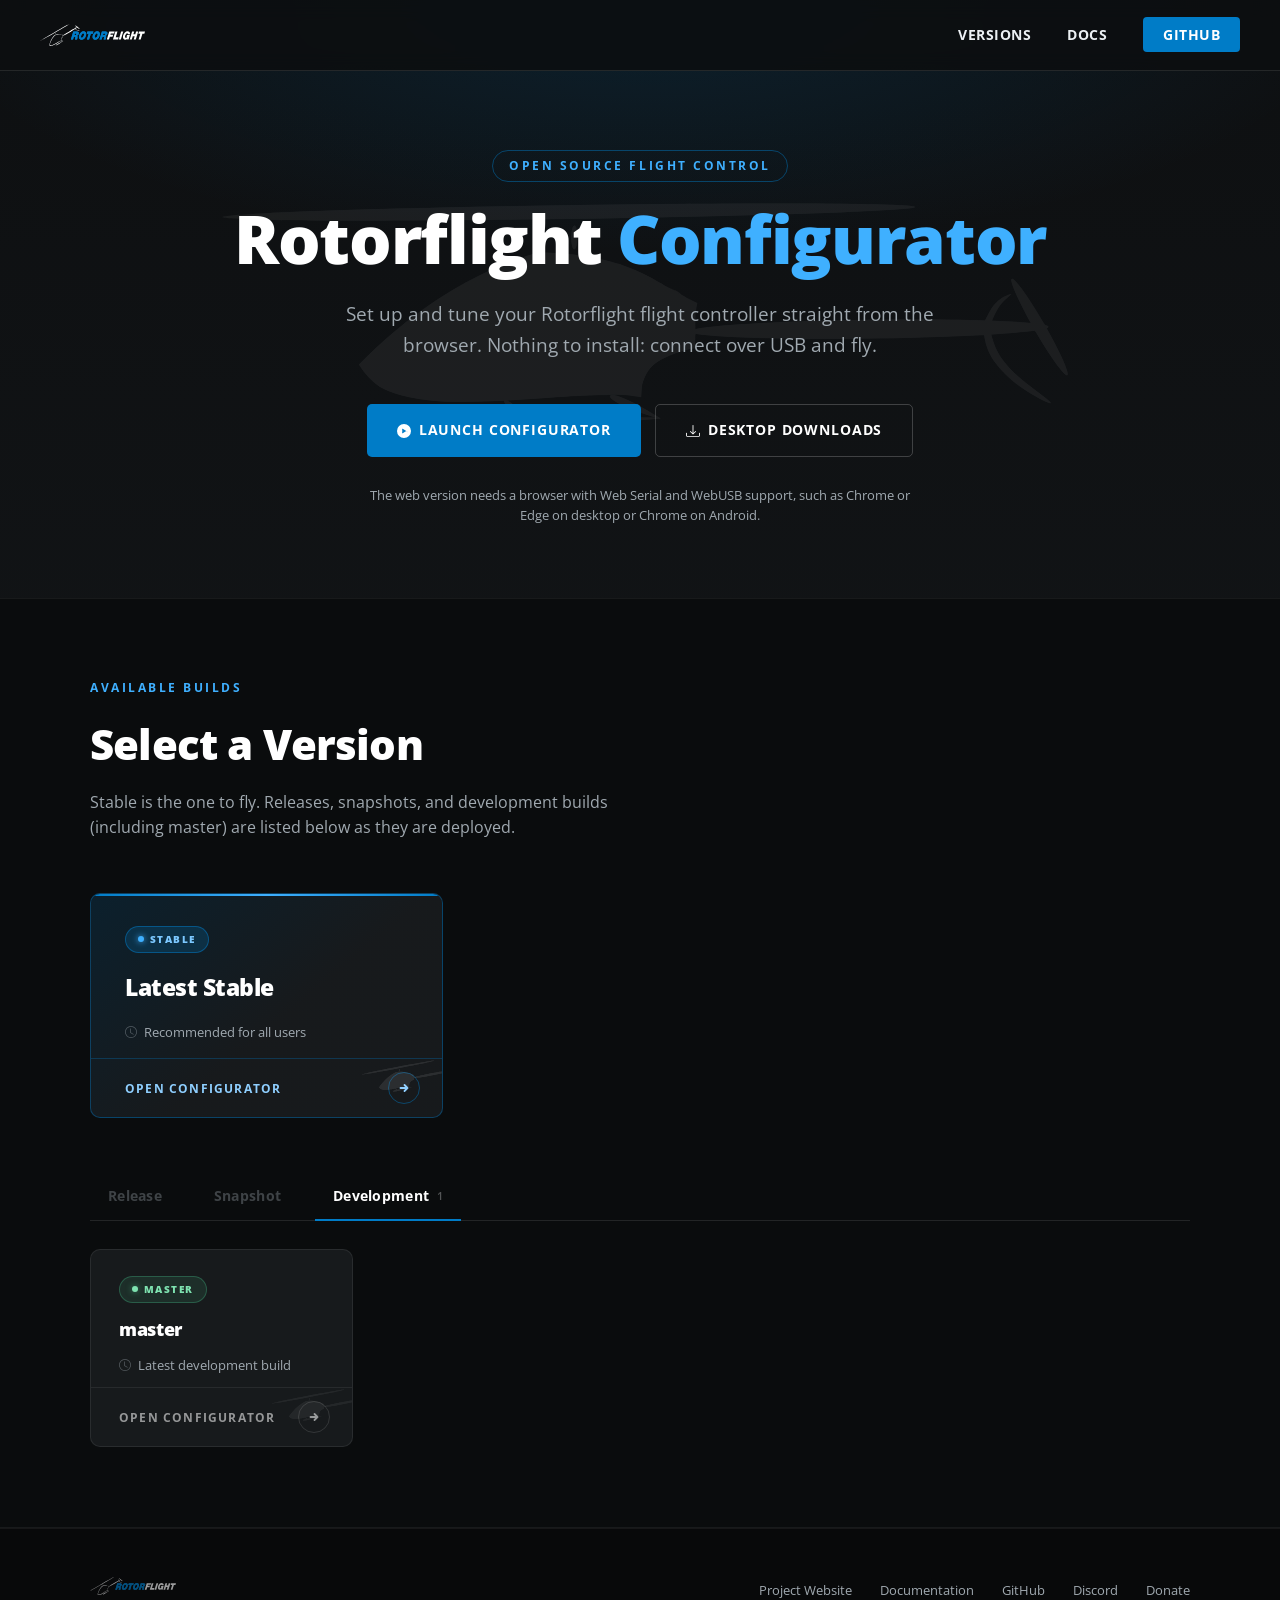
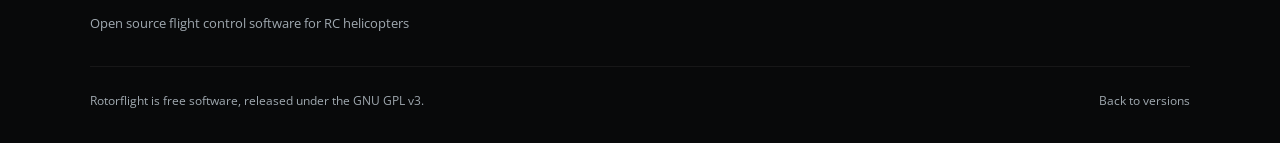
==== .github/pages/index.html @ 96181810 "Add GitHub Pages site and web deploy workflow deploy-web.yml builds the configurator as a web app an" ====
<!DOCTYPE html>
<html lang="en">
<head>
  <meta charset="UTF-8">
  <meta name="viewport" content="width=device-width, initial-scale=1.0">
  <title>Rotorflight Configurator</title>
  <meta name="description" content="Rotorflight Configurator — Open source flight control configuration for RC helicopters, in your browser.">
  <meta name="theme-color" content="#0e1012">
  <link rel="icon" type="image/png" href="logos/rf_icon.png">
  <link rel="preconnect" href="https://fonts.googleapis.com">
  <link rel="preconnect" href="https://fonts.gstatic.com" crossorigin>
  <link rel="stylesheet" href="https://fonts.googleapis.com/css2?family=Open+Sans:wght@400;600;700;800&display=swap">
  <style>
    /* ── Reset & Base ─────────────────────────────────────────── */
    *, *::before, *::after { box-sizing: border-box; margin: 0; padding: 0; }

    /* Same hues as the configurator's own palette (src/css/app.css):
       accent hue 203 (Rotorflight blue, #007cc7), neutrals hue 208. */
    :root {
      --blue:        #007cc7;
      --blue-dark:   #005f99;
      --blue-light:  #3fb0ff;
      --blue-rgb:    0, 124, 199;
      --bg:          hsl(208, 12%, 6%);
      --bg-deep:     hsl(208, 12%, 4.5%);
      --bg-footer:   hsl(208, 12%, 3.5%);
      --bg-card:     hsl(208, 10%, 10%);
      --text:        #ffffff;
      --text-muted:  hsl(208, 9%, 66%);
      --font: 'Open Sans', -apple-system, BlinkMacSystemFont, 'Segoe UI', Roboto, Oxygen, Ubuntu, Cantarell, sans-serif;
    }

    html { scroll-behavior: smooth; }

    body {
      font-family: var(--font);
      background: var(--bg);
      color: var(--text);
      line-height: 1.6;
      min-height: 100vh;
    }

    a { color: inherit; text-decoration: none; }

    /* ── Navigation ───────────────────────────────────────────── */
    nav {
      position: fixed;
      top: 0;
      left: 0;
      right: 0;
      z-index: 100;
      display: flex;
      align-items: center;
      justify-content: space-between;
      padding: 15px 40px;
      height: 71px;
      background: hsla(208, 12%, 6%, 0.92);
      backdrop-filter: blur(10px);
      border-bottom: 1px solid rgba(255, 255, 255, 0.1);
    }

    .nav-logo { display: flex; align-items: center; }

    .nav-logo img {
      height: 22px;
      width: auto;
    }

    .nav-links {
      display: flex;
      align-items: center;
      gap: 36px;
      list-style: none;
    }

    .nav-links a {
      font-size: 0.85rem;
      font-weight: 700;
      letter-spacing: 0.5px;
      text-transform: uppercase;
      color: rgb(236, 240, 244);
      transition: color 0.2s;
    }

    .nav-links a:hover { color: var(--blue-light); }

    .nav-cta {
      background: var(--blue);
      color: #fff !important;
      padding: 8px 20px;
      border-radius: 4px;
      transition: background 0.2s !important;
    }

    .nav-cta:hover { background: var(--blue-dark) !important; }

    /* ── Hero ─────────────────────────────────────────────────── */
    .hero {
      position: relative;
      display: flex;
      flex-direction: column;
      align-items: center;
      justify-content: center;
      text-align: center;
      padding: 150px 24px 72px;
      overflow: hidden;
    }

    .hero-bg {
      position: absolute;
      inset: 0;
      background:
        radial-gradient(ellipse 80% 60% at 50% 0%, rgba(var(--blue-rgb), 0.16) 0%, transparent 70%),
        linear-gradient(180deg, var(--bg) 0%, hsl(208, 12%, 7.5%) 100%);
      z-index: 0;
    }

    .hero-heli-bg {
      position: absolute;
      inset: 0;
      display: flex;
      align-items: center;
      justify-content: center;
      /* Sit behind the headline rather than the middle of the whole hero
         (the nav-clearing top padding pushes the text below centre). */
      padding-top: 70px;
      opacity: 0.05;
      pointer-events: none;
      z-index: 0;
    }
    /* The heli only fills part of its SVG canvas, so it needs a large box. */
    .hero-heli-bg img {
      width: 80%;
      max-width: 900px;
      filter: brightness(0) invert(1);
    }

    /* Background layers are excluded here: a bare `.hero > *` has the same
       specificity as `.hero-bg`, so it would win and pull them into the flow. */
    .hero > :not(.hero-bg):not(.hero-heli-bg) { position: relative; z-index: 1; }

    .hero-eyebrow {
      font-size: 0.72rem;
      font-weight: 700;
      letter-spacing: 0.22em;
      text-transform: uppercase;
      color: var(--blue-light);
      margin-bottom: 20px;
      padding: 6px 16px;
      border: 1px solid rgba(var(--blue-rgb), 0.45);
      border-radius: 100px;
      display: inline-block;
    }

    .hero h1 {
      font-size: clamp(2.4rem, 6vw, 4.2rem);
      font-weight: 800;
      letter-spacing: -0.02em;
      line-height: 1.08;
      margin-bottom: 24px;
    }

    .hero h1 em {
      font-style: normal;
      color: var(--blue-light);
    }

    .hero-sub {
      font-size: clamp(1rem, 2.5vw, 1.2rem);
      color: var(--text-muted);
      max-width: 600px;
      margin-bottom: 44px;
    }

    .hero-actions {
      display: flex;
      gap: 14px;
      flex-wrap: wrap;
      justify-content: center;
    }

    .hero-note {
      margin-top: 28px;
      font-size: 0.8rem;
      color: var(--text-muted);
      max-width: 560px;
    }

    .btn {
      display: inline-flex;
      align-items: center;
      gap: 8px;
      padding: 14px 30px;
      border-radius: 5px;
      font-family: inherit;
      font-size: 0.88rem;
      font-weight: 700;
      letter-spacing: 0.06em;
      text-transform: uppercase;
      cursor: pointer;
      transition: transform 0.2s, opacity 0.2s, background 0.2s;
      border: none;
    }

    .btn:hover { transform: translateY(-2px); }

    .btn-primary {
      background: var(--blue);
      color: #fff;
    }

    .btn-primary:hover { background: var(--blue-dark); }

    .btn-ghost {
      background: transparent;
      color: var(--text);
      border: 1px solid rgba(255,255,255,0.2);
    }

    .btn-ghost:hover { border-color: rgba(255,255,255,0.5); background: rgba(255,255,255,0.04); }

    /* ── Section Layout ───────────────────────────────────────── */
    section { padding: 80px 24px; }

    .container {
      max-width: 1100px;
      margin: 0 auto;
    }

    .section-label {
      font-size: 0.72rem;
      font-weight: 700;
      letter-spacing: 0.22em;
      text-transform: uppercase;
      color: var(--blue-light);
      margin-bottom: 14px;
    }

    .section-title {
      font-size: clamp(1.6rem, 4vw, 2.6rem);
      font-weight: 800;
      letter-spacing: -0.02em;
      margin-bottom: 12px;
    }

    .section-sub {
      color: var(--text-muted);
      max-width: 560px;
      margin-bottom: 52px;
    }

    /* ── Version Cards ────────────────────────────────────────── */
    #versions {
      background: var(--bg-deep);
      border-top: 1px solid rgba(255,255,255,0.06);
      border-bottom: 1px solid rgba(255,255,255,0.06);
    }

    /* Pinned top row: Stable only */
    .pinned-row {
      display: grid;
      grid-template-columns: repeat(auto-fill, minmax(340px, 1fr));
      gap: 20px;
      margin-bottom: 56px;
    }

    .versions-grid {
      display: grid;
      grid-template-columns: repeat(auto-fill, minmax(260px, 1fr));
      gap: 16px;
    }

    .versions-empty {
      grid-column: 1 / -1;
      padding: 32px;
      text-align: center;
      color: var(--text-muted);
      font-size: 0.88rem;
      border: 1px dashed rgba(255,255,255,0.1);
      border-radius: 10px;
    }

    /* Card base */
    .version-card {
      background: var(--bg-card);
      border: 1px solid rgba(255,255,255,0.08);
      border-radius: 10px;
      padding: 26px 28px;
      display: flex;
      flex-direction: column;
      gap: 12px;
      transition: border-color 0.25s, transform 0.25s, box-shadow 0.25s;
      position: relative;
      overflow: hidden;
    }

    .version-card:hover {
      border-color: rgba(var(--blue-rgb), 0.55);
      transform: translateY(-3px);
      box-shadow: 0 16px 48px rgba(0,0,0,0.45);
    }

    /* Pinned card variant — larger */
    .pinned-row .version-card {
      padding: 32px 34px;
      gap: 16px;
    }

    .version-card.featured {
      border-color: rgba(var(--blue-rgb), 0.4);
      background: linear-gradient(140deg, hsl(203, 60%, 11%) 0%, var(--bg-card) 55%);
    }

    .version-card.featured::before {
      content: '';
      position: absolute;
      top: 0; left: 0; right: 0;
      height: 2px;
      background: linear-gradient(90deg, var(--blue), var(--blue-light), var(--blue));
    }

    /* Badges */
    .version-badge {
      display: inline-flex;
      align-items: center;
      gap: 6px;
      font-size: 0.65rem;
      font-weight: 800;
      letter-spacing: 0.14em;
      text-transform: uppercase;
      padding: 4px 12px;
      border-radius: 100px;
      align-self: flex-start;
    }

    .badge-stable {
      background: rgba(var(--blue-rgb), 0.2);
      color: #7cc8ff;
      border: 1px solid rgba(var(--blue-rgb), 0.5);
    }
    .badge-stable::before {
      content: '';
      width: 6px; height: 6px;
      border-radius: 50%;
      background: var(--blue-light);
      box-shadow: 0 0 6px var(--blue-light);
      animation: pulse 2s infinite;
    }

    /* Master is the dev tip: green so it can't be mistaken for Stable. */
    .badge-master {
      background: rgba(72, 199, 142, 0.12);
      color: #7ee2b0;
      border: 1px solid rgba(72, 199, 142, 0.3);
    }
    .badge-master::before {
      content: '';
      width: 6px; height: 6px;
      border-radius: 50%;
      background: #7ee2b0;
      box-shadow: 0 0 6px rgba(72, 199, 142, 0.6);
      animation: pulse 2.5s infinite;
    }

    .badge-release {
      background: rgba(255,255,255,0.06);
      color: #ccd3da;
      border: 1px solid rgba(255,255,255,0.14);
    }

    .badge-snapshot {
      background: rgba(255, 170, 0, 0.12);
      color: #ffb84d;
      border: 1px solid rgba(255, 170, 0, 0.3);
    }

    .badge-branch, .badge-pr {
      background: rgba(160, 119, 255, 0.1);
      color: #c4aaff;
      border: 1px solid rgba(160, 119, 255, 0.28);
    }

    /* ── Version tabs ─────────────────────────────────────────── */
    .version-tabs {
      display: flex;
      gap: 8px;
      margin-bottom: 28px;
      border-bottom: 1px solid rgba(255,255,255,0.1);
      flex-wrap: wrap;
    }

    .version-tab {
      appearance: none;
      background: none;
      border: none;
      color: var(--text-muted);
      font: inherit;
      font-weight: 700;
      font-size: 0.85rem;
      letter-spacing: 0.02em;
      padding: 10px 18px 12px;
      cursor: pointer;
      display: flex;
      align-items: center;
      gap: 8px;
      border-bottom: 2px solid transparent;
      transform: translateY(1px);
      transition: color 0.15s, border-color 0.15s;
    }

    .version-tab:hover { color: var(--text); }

    .version-tab.active {
      color: var(--text);
      border-bottom-color: var(--blue);
    }

    .category-count {
      font-size: 0.7rem;
      font-weight: 600;
      color: rgba(255,255,255,0.3);
    }

    .version-tab:disabled {
      opacity: 0.35;
      cursor: default;
    }

    .version-tab:disabled:hover { color: var(--text-muted); }

    .tab-panel { display: none; }
    .tab-panel.active { display: block; }

    @keyframes pulse {
      0%, 100% { opacity: 1; }
      50% { opacity: 0.35; }
    }

    .version-name {
      font-size: 1.45rem;
      font-weight: 800;
      letter-spacing: -0.02em;
      word-break: break-all;
    }
    .versions-grid .version-name { font-size: 1.1rem; }

    .version-meta {
      font-size: 0.8rem;
      color: var(--text-muted);
      display: flex;
      flex-direction: column;
      gap: 5px;
    }
    .version-meta span {
      display: flex;
      align-items: center;
      gap: 7px;
    }

    /* ── Card launch bar ──────────────────────────────────────── */
    .card-launch {
      display: flex;
      align-items: center;
      justify-content: space-between;
      /* bleed to card edges */
      margin: auto -28px -26px;
      padding: 13px 22px 13px 28px;
      border-top: 1px solid rgba(255,255,255,0.07);
      color: rgba(255,255,255,0.55);
      font-size: 0.75rem;
      font-weight: 700;
      letter-spacing: 0.1em;
      text-transform: uppercase;
      border-radius: 0 0 10px 10px;
      transition: background 0.22s, color 0.22s, border-color 0.22s;
      flex-shrink: 0;
    }
    .pinned-row .card-launch { margin: auto -34px -32px; padding-left: 34px; }
    .card-launch:hover {
      background: rgba(255,255,255,0.05);
      color: rgba(255,255,255,0.92);
    }
    .card-launch-icon {
      width: 32px;
      height: 32px;
      border-radius: 50%;
      border: 1px solid rgba(255,255,255,0.12);
      display: flex;
      align-items: center;
      justify-content: center;
      flex-shrink: 0;
      transition: border-color 0.22s, background 0.22s, transform 0.22s;
    }
    .card-launch:hover .card-launch-icon {
      border-color: rgba(255,255,255,0.35);
      transform: translateX(3px);
    }
    /* Featured variant */
    .version-card.featured .card-launch {
      border-top-color: rgba(var(--blue-rgb), 0.3);
      color: #8fcfff;
    }
    .version-card.featured .card-launch:hover {
      background: rgba(var(--blue-rgb), 0.14);
      color: #fff;
    }
    .version-card.featured .card-launch .card-launch-icon {
      border-color: rgba(var(--blue-rgb), 0.45);
    }
    .version-card.featured .card-launch:hover .card-launch-icon {
      background: rgba(var(--blue-rgb), 0.25);
      border-color: rgba(var(--blue-rgb), 0.7);
    }

    /* Card icon decoration */
    .version-card-icon {
      position: absolute;
      bottom: -10px;
      right: -14px;
      width: 96px;
      height: 96px;
      opacity: 0.06;
      pointer-events: none;
      filter: brightness(0) invert(1);
      transform: rotate(-10deg);
      transition: opacity 0.3s, transform 0.3s;
    }
    .version-card:hover .version-card-icon {
      opacity: 0.1;
      transform: rotate(-8deg) scale(1.05);
    }
    .version-card.featured .version-card-icon { opacity: 0.09; }
    .version-card.featured:hover .version-card-icon { opacity: 0.14; }

    /* ── Footer ───────────────────────────────────────────────── */
    footer {
      background: var(--bg-footer);
      border-top: 1px solid rgba(255,255,255,0.06);
      padding: 48px 24px 32px;
    }

    .footer-inner {
      max-width: 1100px;
      margin: 0 auto;
      display: flex;
      flex-direction: column;
      gap: 32px;
    }

    .footer-top {
      display: flex;
      justify-content: space-between;
      align-items: flex-start;
      flex-wrap: wrap;
      gap: 24px;
    }

    .footer-logo img {
      height: 18px;
      width: auto;
      opacity: 0.6;
      transition: opacity 0.2s;
    }
    .footer-logo:hover img { opacity: 0.95; }

    .footer-tagline {
      font-size: 0.82rem;
      color: var(--text-muted);
      margin-top: 10px;
    }

    .footer-links {
      display: flex;
      gap: 28px;
      list-style: none;
      flex-wrap: wrap;
    }

    .footer-links a {
      font-size: 0.82rem;
      color: var(--text-muted);
      transition: color 0.2s;
    }

    .footer-links a:hover { color: var(--text); }

    .footer-bottom {
      padding-top: 24px;
      border-top: 1px solid rgba(255,255,255,0.06);
      display: flex;
      justify-content: space-between;
      align-items: center;
      flex-wrap: wrap;
      gap: 12px;
      font-size: 0.78rem;
      color: var(--text-muted);
    }

    /* ── Responsive ───────────────────────────────────────────── */
    @media (max-width: 768px) {
      nav { padding: 15px 16px; }
      .nav-links { gap: 16px; }
      .nav-links li:not(:last-child) { display: none; }
      .hero { padding: 110px 16px 60px; }
      .hero-heli-bg { padding-top: 60px; }
      .hero-heli-bg img { width: 130%; max-width: none; }
      section { padding: 60px 16px; }
      .pinned-row, .versions-grid { grid-template-columns: 1fr; }
      .footer-top { flex-direction: column; }
    }

    @media (prefers-reduced-motion: reduce) {
      html { scroll-behavior: auto; }
      *, *::before, *::after { animation: none !important; transition: none !important; }
    }
  </style>
</head>
<body>

  <!-- ── Navigation ──────────────────────────────────────────── -->
  <nav>
    <a href="#" class="nav-logo">
      <img src="logos/rf_logo.svg" alt="Rotorflight">
    </a>
    <ul class="nav-links">
      <li><a href="#versions">Versions</a></li>
      <li><a href="https://www.rotorflight.org/docs" target="_blank" rel="noopener">Docs</a></li>
      <li><a href="https://github.com/rotorflight/rotorflight-configurator" target="_blank" rel="noopener" class="nav-cta">GitHub</a></li>
    </ul>
  </nav>

  <!-- ── Hero ────────────────────────────────────────────────── -->
  <header class="hero">
    <div class="hero-bg"></div>

    <div class="hero-heli-bg">
      <img src="logos/rf_heli.svg" alt="">
    </div>

    <span class="hero-eyebrow">Open Source Flight Control</span>
    <h1>Rotorflight <em>Configurator</em></h1>
    <p class="hero-sub">Set up and tune your Rotorflight flight controller straight from the browser. Nothing to install: connect over USB and fly.</p>
    <div class="hero-actions">
      <a href="#versions" class="btn btn-primary">
        <svg width="14" height="14" viewBox="0 0 16 16" fill="currentColor" aria-hidden="true"><path d="M8 0a8 8 0 1 0 0 16A8 8 0 0 0 8 0zm3.5 7.5-5 3a.5.5 0 0 1-.5-.866V6.366a.5.5 0 0 1 .5-.866l5 3a.5.5 0 0 1 0 .866z"/></svg>
        Launch Configurator
      </a>
      <a href="https://github.com/rotorflight/rotorflight-configurator/releases" target="_blank" rel="noopener" class="btn btn-ghost">
        <svg width="14" height="14" viewBox="0 0 16 16" fill="currentColor" aria-hidden="true"><path d="M.5 9.9a.5.5 0 0 1 .5.5v2.5a1 1 0 0 0 1 1h12a1 1 0 0 0 1-1v-2.5a.5.5 0 0 1 1 0v2.5a2 2 0 0 1-2 2H2a2 2 0 0 1-2-2v-2.5a.5.5 0 0 1 .5-.5z"/><path d="M7.646 11.854a.5.5 0 0 0 .708 0l3-3a.5.5 0 0 0-.708-.708L8.5 10.293V1.5a.5.5 0 0 0-1 0v8.793L5.354 8.146a.5.5 0 1 0-.708.708l3 3z"/></svg>
        Desktop Downloads
      </a>
    </div>
    <p class="hero-note">The web version needs a browser with Web Serial and WebUSB support, such as Chrome or Edge on desktop or Chrome on Android.</p>
  </header>

  <!-- ── Versions ─────────────────────────────────────────────── -->
  <section id="versions">
    <div class="container">
      <div class="section-label">Available Builds</div>
      <h2 class="section-title">Select a Version</h2>
      <p class="section-sub">Stable is the one to fly. Releases, snapshots, and development builds (including master) are listed below as they are deployed.</p>

      <!-- Pinned: Stable -->
      <div class="pinned-row" id="pinned-row"></div>

      <div class="version-tabs" id="version-tabs" role="tablist">
        <button class="version-tab" id="tab-release" data-panel="panel-release" role="tab">
          Release <span class="category-count" id="release-count"></span>
        </button>
        <button class="version-tab" id="tab-snapshot" data-panel="panel-snapshot" role="tab">
          Snapshot <span class="category-count" id="snapshot-count"></span>
        </button>
        <button class="version-tab" id="tab-development" data-panel="panel-development" role="tab">
          Development <span class="category-count" id="development-count"></span>
        </button>
      </div>

      <div class="tab-panel" id="panel-release" role="tabpanel">
        <div class="versions-grid" id="release-grid"></div>
      </div>
      <div class="tab-panel" id="panel-snapshot" role="tabpanel">
        <div class="versions-grid" id="snapshot-grid"></div>
      </div>
      <div class="tab-panel" id="panel-development" role="tabpanel">
        <div class="versions-grid" id="development-grid"></div>
      </div>

    </div>
  </section>

  <!-- ── Footer ───────────────────────────────────────────────── -->
  <footer>
    <div class="footer-inner">
      <div class="footer-top">
        <div>
          <a href="https://www.rotorflight.org/" target="_blank" rel="noopener" class="footer-logo">
            <img src="logos/rf_logo.svg" alt="Rotorflight">
          </a>
          <p class="footer-tagline">Open source flight control software for RC helicopters</p>
        </div>
        <ul class="footer-links">
          <li><a href="https://www.rotorflight.org/" target="_blank" rel="noopener">Project Website</a></li>
          <li><a href="https://www.rotorflight.org/docs" target="_blank" rel="noopener">Documentation</a></li>
          <li><a href="https://github.com/rotorflight" target="_blank" rel="noopener">GitHub</a></li>
          <li><a href="https://discord.gg/FyfMF4RwSA" target="_blank" rel="noopener">Discord</a></li>
          <li><a href="https://www.rotorflight.org/donate" target="_blank" rel="noopener">Donate</a></li>
        </ul>
      </div>
      <div class="footer-bottom">
        <span>Rotorflight is free software, released under the GNU GPL v3.</span>
        <a href="#versions">Back to versions</a>
      </div>
    </div>
  </footer>

  <script>
    // ── versions.json schema (written by .github/scripts/generate_versions.py) ──
    // {
    //   "entries": [
    //     { "type": "stable",   "name": "Latest Stable", "path": "./latest/",         "notes": "Recommended for all users" },
    //     { "type": "master",   "name": "master",        "path": "./master/",         "notes": "Latest development build" },
    //     { "type": "release",  "name": "2.3.0",         "path": "./release/2.3.0/" },
    //     { "type": "snapshot", "name": "2.3.0-20260901", "path": "./snapshot/2.3.0-20260901/" },
    //     { "type": "branch",   "name": "feature-xyz",   "path": "./feature-xyz/" },
    //     { "type": "pr",       "name": "42",            "path": "./pr/42/" }
    //   ]
    // }
    // Optional per-entry fields: "tag", "date", "notes".
    // Only "stable" is pinned above the tabs. Master is only "current" for
    // developers, so it sits in the Development tab with branch/pr builds.
    // ─────────────────────────────────────────────────────────────

    const ICON_CLOCK = `<svg width="12" height="12" viewBox="0 0 16 16" fill="currentColor" opacity=".45" aria-hidden="true"><path d="M8 3.5a.5.5 0 0 0-1 0V9a.5.5 0 0 0 .252.434l3.5 2a.5.5 0 0 0 .496-.868L8 8.71V3.5z"/><path d="M8 16A8 8 0 1 0 8 0a8 8 0 0 0 0 16zm7-8A7 7 0 1 1 1 8a7 7 0 0 1 14 0z"/></svg>`;
    const ICON_CAL   = `<svg width="12" height="12" viewBox="0 0 16 16" fill="currentColor" opacity=".45" aria-hidden="true"><path d="M3.5 0a.5.5 0 0 1 .5.5V1h8V.5a.5.5 0 0 1 1 0V1h1a2 2 0 0 1 2 2v11a2 2 0 0 1-2 2H2a2 2 0 0 1-2-2V3a2 2 0 0 1 2-2h1V.5a.5.5 0 0 1 .5-.5zM1 4v10a1 1 0 0 0 1 1h12a1 1 0 0 0 1-1V4H1z"/></svg>`;
    const ICON_TAG   = `<svg width="12" height="12" viewBox="0 0 16 16" fill="currentColor" opacity=".45" aria-hidden="true"><path d="M2 1a1 1 0 0 0-1 1v4.586a1 1 0 0 0 .293.707l7 7a1 1 0 0 0 1.414 0l4.586-4.586a1 1 0 0 0 0-1.414l-7-7A1 1 0 0 0 6.586 1H2zm4 3.5a1.5 1.5 0 1 1-3 0 1.5 1.5 0 0 1 3 0z"/></svg>`;

    const BADGE_CLASS = { stable: 'badge-stable', master: 'badge-master', release: 'badge-release', snapshot: 'badge-snapshot', branch: 'badge-branch', pr: 'badge-pr' };
    const BADGE_LABEL = { stable: 'Stable', master: 'Master', release: 'Release', snapshot: 'Snapshot', branch: 'Branch', pr: 'Pull Request' };

    const esc = (s) => String(s).replace(/[&<>"']/g, (c) => ({ '&': '&amp;', '<': '&lt;', '>': '&gt;', '"': '&quot;', "'": '&#39;' }[c]));

    function fmtDate(d) {
      if (!d) return '';
      return new Date(d).toLocaleDateString('en-US', { year: 'numeric', month: 'short', day: 'numeric' });
    }

    function makeCard(entry) {
      const { type, name, path, tag, date, notes } = entry;
      const card = document.createElement('div');
      const featured = type === 'stable';
      card.className = 'version-card' + (featured ? ' featured' : '');

      let meta = '';
      if (tag)   meta += `<span>${ICON_TAG} ${esc(tag)}</span>`;
      if (date)  meta += `<span>${ICON_CAL} ${esc(fmtDate(date))}</span>`;
      if (notes) meta += `<span>${ICON_CLOCK} ${esc(notes)}</span>`;

      card.innerHTML = `
        <img class="version-card-icon" src="logos/rf_heli.svg" alt="" aria-hidden="true">
        <span class="version-badge ${BADGE_CLASS[type] || 'badge-release'}">${esc(BADGE_LABEL[type] || type)}</span>
        <div class="version-name">${esc(name)}</div>
        ${meta ? `<div class="version-meta">${meta}</div>` : ''}
        <a href="${esc(path)}" class="card-launch">
          Open Configurator
          <span class="card-launch-icon">
            <svg width="12" height="12" viewBox="0 0 12 12" fill="none" stroke="currentColor" stroke-width="1.8" stroke-linecap="round" stroke-linejoin="round" aria-hidden="true">
              <path d="M2.5 6h7M6.5 3l3 3-3 3"/>
            </svg>
          </span>
        </a>
      `;
      return card;
    }

    (async () => {
      const pinnedRow = document.getElementById('pinned-row');
      const tabsRow   = document.getElementById('version-tabs');

      const byId = (id) => document.getElementById(id);
      const TABS = {
        release:     { types: ['release'],                tab: byId('tab-release'),     panel: byId('panel-release'),     grid: byId('release-grid'),     count: byId('release-count') },
        snapshot:    { types: ['snapshot'],               tab: byId('tab-snapshot'),    panel: byId('panel-snapshot'),    grid: byId('snapshot-grid'),    count: byId('snapshot-count') },
        development: { types: ['master', 'branch', 'pr'], tab: byId('tab-development'), panel: byId('panel-development'), grid: byId('development-grid'), count: byId('development-count') },
      };

      // Fallback when versions.json is missing or unreadable.
      let entries = [
        { type: 'stable', name: 'Latest Stable', path: './latest/', notes: 'Recommended for all users' },
        { type: 'master', name: 'master',        path: './master/', notes: 'Latest development build' },
      ];

      try {
        const res = await fetch('./versions.json', { cache: 'no-store' });
        if (res.ok) {
          const data = await res.json();
          if (Array.isArray(data.entries) && data.entries.length > 0) {
            entries = data.entries;
          }
        }
      } catch { /* use fallback */ }

      const pinned = entries.filter((e) => e.type === 'stable');
      pinned.forEach((e) => pinnedRow.appendChild(makeCard(e)));
      if (!pinned.length) {
        pinnedRow.innerHTML = '<div class="versions-empty">No stable web release yet. Check the Snapshot or Development tabs below.</div>';
      }

      let firstAvailable = null;
      for (const [key, group] of Object.entries(TABS)) {
        const items = entries.filter((e) => group.types.includes(e.type));
        items.forEach((e) => group.grid.appendChild(makeCard(e)));
        group.count.textContent = items.length || '';
        group.tab.disabled = !items.length;
        if (items.length && !firstAvailable) firstAvailable = key;
      }

      if (!firstAvailable) {
        tabsRow.style.display = 'none';
        return;
      }

      const activate = (key) => {
        for (const [k, group] of Object.entries(TABS)) {
          const isActive = k === key;
          group.tab.classList.toggle('active', isActive);
          group.tab.setAttribute('aria-selected', String(isActive));
          group.panel.classList.toggle('active', isActive);
        }
      };
      for (const [key, group] of Object.entries(TABS)) {
        group.tab.addEventListener('click', () => { if (!group.tab.disabled) activate(key); });
      }
      activate(firstAvailable);
    })();
  </script>

</body>
</html>
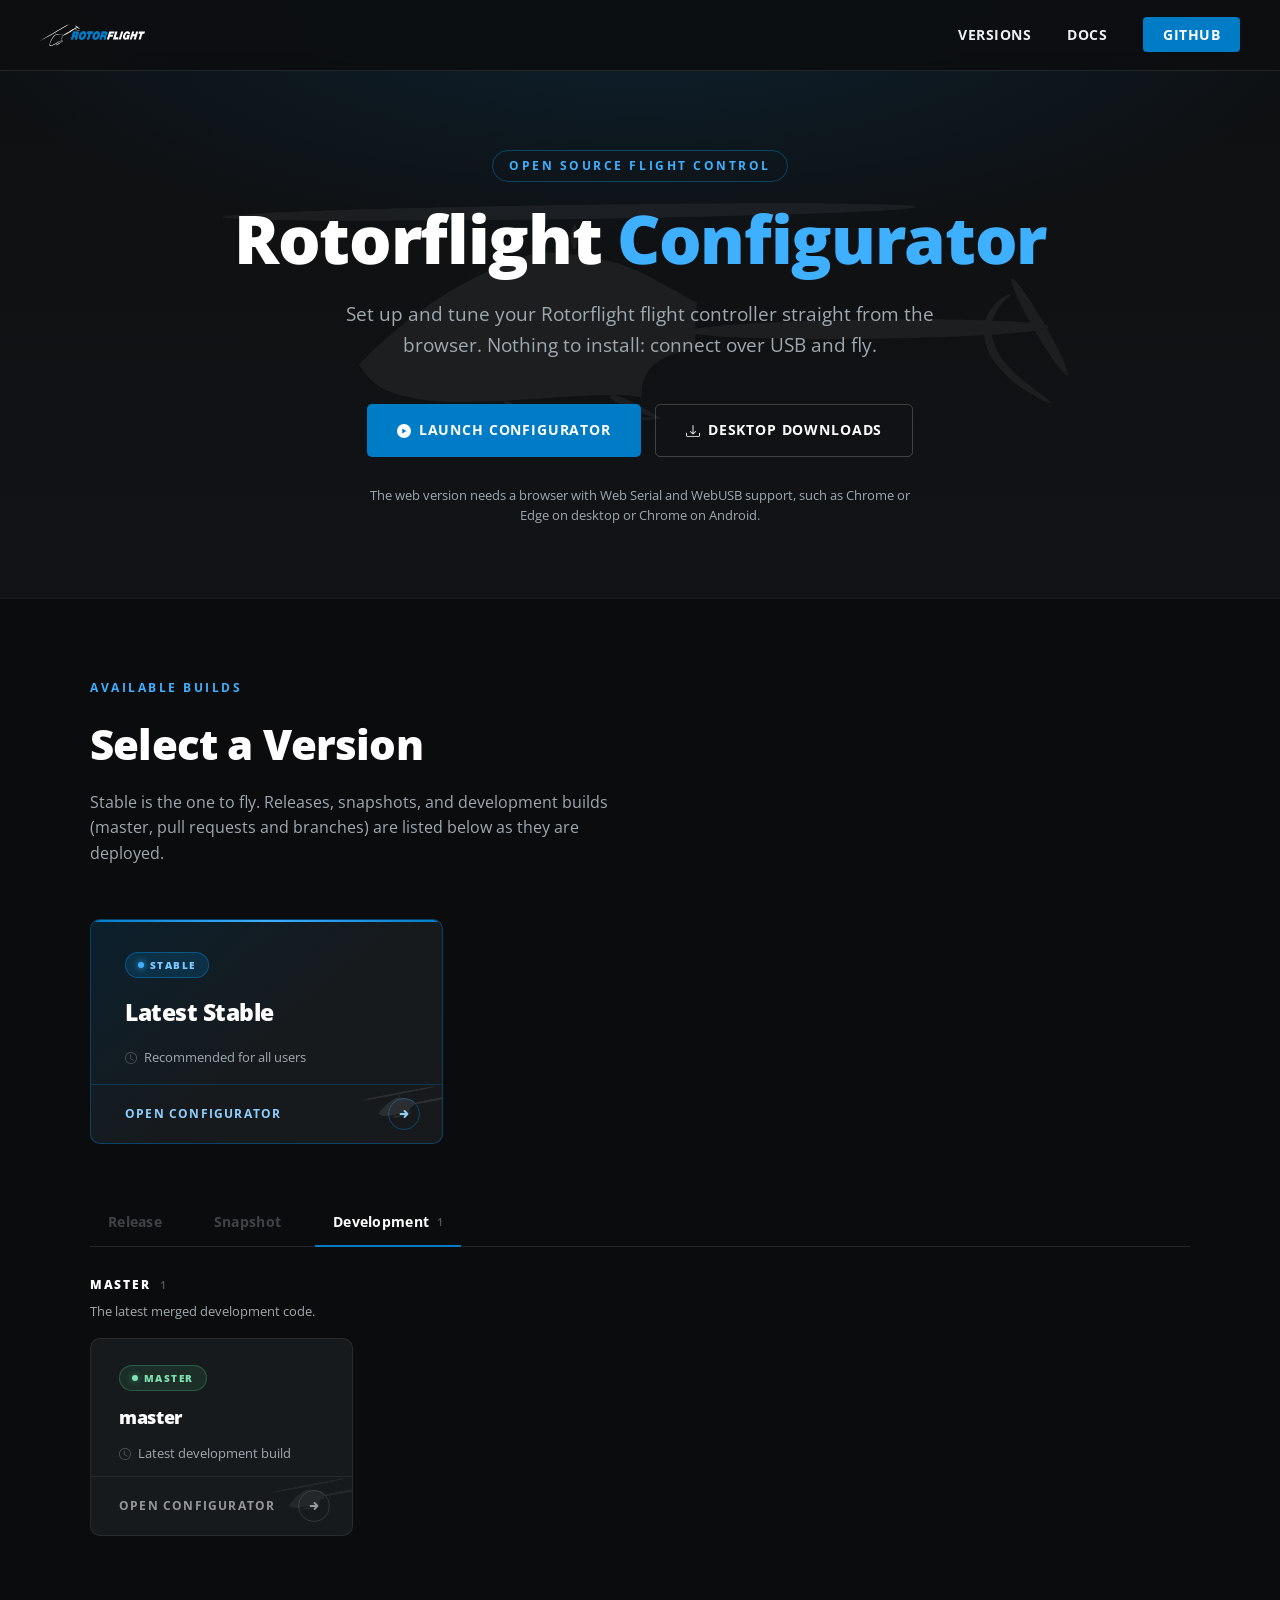
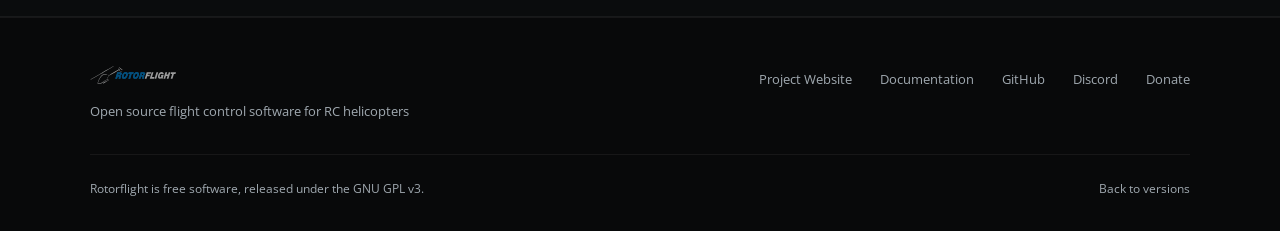
==== commit cf237f74: "Merge remote-tracking branch 'upstream/master'" ====
--- a/.github/pages/index.html
+++ b/.github/pages/index.html
@@ -380,6 +380,39 @@
       border: 1px solid rgba(160, 119, 255, 0.28);
     }
 
+    .badge-draft {
+      background: rgba(255,255,255,0.04);
+      color: var(--text-muted);
+      border: 1px dashed rgba(255,255,255,0.2);
+    }
+
+    .badge-row {
+      display: flex;
+      flex-wrap: wrap;
+      gap: 6px;
+    }
+
+    /* ── Development tab sub-groups ───────────────────────────── */
+    .dev-group + .dev-group { margin-top: 40px; }
+
+    .dev-group-title {
+      display: flex;
+      align-items: baseline;
+      gap: 10px;
+      font-size: 0.78rem;
+      font-weight: 800;
+      letter-spacing: 0.14em;
+      text-transform: uppercase;
+      color: var(--text);
+      margin-bottom: 6px;
+    }
+
+    .dev-group-sub {
+      font-size: 0.82rem;
+      color: var(--text-muted);
+      margin-bottom: 16px;
+    }
+
     /* ── Version tabs ─────────────────────────────────────────── */
     .version-tabs {
       display: flex;
@@ -443,6 +476,12 @@
       word-break: break-all;
     }
     .versions-grid .version-name { font-size: 1.1rem; }
+    /* PR titles: wrap between words rather than mid-word. */
+    .versions-grid .version-name.is-title {
+      word-break: normal;
+      overflow-wrap: anywhere;
+      line-height: 1.3;
+    }
 
     .version-meta {
       font-size: 0.8rem;
@@ -455,6 +494,18 @@
       display: flex;
       align-items: center;
       gap: 7px;
+    }
+    .version-meta a {
+      color: inherit;
+      text-decoration: none;
+    }
+    .version-meta a:hover {
+      color: var(--text);
+      text-decoration: underline;
+    }
+    .version-meta .is-branch {
+      font-family: ui-monospace, SFMono-Regular, Menlo, Consolas, monospace;
+      word-break: break-all;
     }
 
     /* ── Card launch bar ──────────────────────────────────────── */
@@ -658,7 +709,7 @@
     <div class="container">
       <div class="section-label">Available Builds</div>
       <h2 class="section-title">Select a Version</h2>
-      <p class="section-sub">Stable is the one to fly. Releases, snapshots, and development builds (including master) are listed below as they are deployed.</p>
+      <p class="section-sub">Stable is the one to fly. Releases, snapshots, and development builds (master, pull requests and branches) are listed below as they are deployed.</p>
 
       <!-- Pinned: Stable -->
       <div class="pinned-row" id="pinned-row"></div>
@@ -682,7 +733,21 @@
         <div class="versions-grid" id="snapshot-grid"></div>
       </div>
       <div class="tab-panel" id="panel-development" role="tabpanel">
-        <div class="versions-grid" id="development-grid"></div>
+        <div class="dev-group" id="dev-master" hidden>
+          <div class="dev-group-title">Master <span class="category-count"></span></div>
+          <p class="dev-group-sub">The latest merged development code.</p>
+          <div class="versions-grid"></div>
+        </div>
+        <div class="dev-group" id="dev-pr" hidden>
+          <div class="dev-group-title">Pull Requests <span class="category-count"></span></div>
+          <p class="dev-group-sub">Changes under review, not yet merged into master.</p>
+          <div class="versions-grid"></div>
+        </div>
+        <div class="dev-group" id="dev-branch" hidden>
+          <div class="dev-group-title">Branches <span class="category-count"></span></div>
+          <p class="dev-group-sub">Work in progress without an open pull request.</p>
+          <div class="versions-grid"></div>
+        </div>
       </div>
 
     </div>
@@ -717,48 +782,75 @@
     // ── versions.json schema (written by .github/scripts/generate_versions.py) ──
     // {
     //   "entries": [
-    //     { "type": "stable",   "name": "Latest Stable", "path": "./latest/",         "notes": "Recommended for all users" },
-    //     { "type": "master",   "name": "master",        "path": "./master/",         "notes": "Latest development build" },
-    //     { "type": "release",  "name": "2.3.0",         "path": "./release/2.3.0/" },
-    //     { "type": "snapshot", "name": "2.3.0-20260901", "path": "./snapshot/2.3.0-20260901/" },
-    //     { "type": "branch",   "name": "feature-xyz",   "path": "./feature-xyz/" },
-    //     { "type": "pr",       "name": "42",            "path": "./pr/42/" }
+    //     { "type": "stable",   "name": "Latest Stable", "path": "./latest/",          "notes": "Recommended for all users" },
+    //     { "type": "master",   "name": "master",        "path": "./master/",          "notes": "Latest development build" },
+    //     { "type": "release",  "name": "0.0.9",         "path": "./release/0.0.9/" },
+    //     { "type": "snapshot", "name": "0.0.9",         "path": "./snapshot/0.0.9/" },
+    //     { "type": "branch",   "name": "feature-xyz",   "path": "./feature-xyz/",
+    //       "branch": "feature/xyz", "date": "...", "number": 42, "title": "...", "url": "...", "draft": false },
+    //     { "type": "pr",       "name": "42",            "path": "./pr/42/",
+    //       "branch": "feature/xyz", "date": "...", "number": 42, "title": "...", "url": "...", "draft": false }
     //   ]
     // }
-    // Optional per-entry fields: "tag", "date", "notes".
+    // Optional per-entry fields: "tag", "date", "notes", and for branch and
+    // PR builds "branch", "number", "title", "url" and "draft". A branch
+    // only has "number" etc. while it has an open PR.
     // Only "stable" is pinned above the tabs. Master is only "current" for
-    // developers, so it sits in the Development tab with branch/pr builds.
+    // developers, so it sits in the Development tab, which splits into
+    // Master, Pull Requests (PR previews, and branches with an open PR) and
+    // Branches (no PR yet).
     // ─────────────────────────────────────────────────────────────
 
-    const ICON_CLOCK = `<svg width="12" height="12" viewBox="0 0 16 16" fill="currentColor" opacity=".45" aria-hidden="true"><path d="M8 3.5a.5.5 0 0 0-1 0V9a.5.5 0 0 0 .252.434l3.5 2a.5.5 0 0 0 .496-.868L8 8.71V3.5z"/><path d="M8 16A8 8 0 1 0 8 0a8 8 0 0 0 0 16zm7-8A7 7 0 1 1 1 8a7 7 0 0 1 14 0z"/></svg>`;
-    const ICON_CAL   = `<svg width="12" height="12" viewBox="0 0 16 16" fill="currentColor" opacity=".45" aria-hidden="true"><path d="M3.5 0a.5.5 0 0 1 .5.5V1h8V.5a.5.5 0 0 1 1 0V1h1a2 2 0 0 1 2 2v11a2 2 0 0 1-2 2H2a2 2 0 0 1-2-2V3a2 2 0 0 1 2-2h1V.5a.5.5 0 0 1 .5-.5zM1 4v10a1 1 0 0 0 1 1h12a1 1 0 0 0 1-1V4H1z"/></svg>`;
-    const ICON_TAG   = `<svg width="12" height="12" viewBox="0 0 16 16" fill="currentColor" opacity=".45" aria-hidden="true"><path d="M2 1a1 1 0 0 0-1 1v4.586a1 1 0 0 0 .293.707l7 7a1 1 0 0 0 1.414 0l4.586-4.586a1 1 0 0 0 0-1.414l-7-7A1 1 0 0 0 6.586 1H2zm4 3.5a1.5 1.5 0 1 1-3 0 1.5 1.5 0 0 1 3 0z"/></svg>`;
+    const ICON_CLOCK  = `<svg width="12" height="12" viewBox="0 0 16 16" fill="currentColor" opacity=".45" aria-hidden="true"><path d="M8 3.5a.5.5 0 0 0-1 0V9a.5.5 0 0 0 .252.434l3.5 2a.5.5 0 0 0 .496-.868L8 8.71V3.5z"/><path d="M8 16A8 8 0 1 0 8 0a8 8 0 0 0 0 16zm7-8A7 7 0 1 1 1 8a7 7 0 0 1 14 0z"/></svg>`;
+    const ICON_CAL    = `<svg width="12" height="12" viewBox="0 0 16 16" fill="currentColor" opacity=".45" aria-hidden="true"><path d="M3.5 0a.5.5 0 0 1 .5.5V1h8V.5a.5.5 0 0 1 1 0V1h1a2 2 0 0 1 2 2v11a2 2 0 0 1-2 2H2a2 2 0 0 1-2-2V3a2 2 0 0 1 2-2h1V.5a.5.5 0 0 1 .5-.5zM1 4v10a1 1 0 0 0 1 1h12a1 1 0 0 0 1-1V4H1z"/></svg>`;
+    const ICON_TAG    = `<svg width="12" height="12" viewBox="0 0 16 16" fill="currentColor" opacity=".45" aria-hidden="true"><path d="M2 1a1 1 0 0 0-1 1v4.586a1 1 0 0 0 .293.707l7 7a1 1 0 0 0 1.414 0l4.586-4.586a1 1 0 0 0 0-1.414l-7-7A1 1 0 0 0 6.586 1H2zm4 3.5a1.5 1.5 0 1 1-3 0 1.5 1.5 0 0 1 3 0z"/></svg>`;
+    const ICON_PR     = `<svg width="12" height="12" viewBox="0 0 16 16" fill="currentColor" opacity=".45" aria-hidden="true"><path d="M1.5 3.25a2.25 2.25 0 1 1 3 2.122v5.256a2.251 2.251 0 1 1-1.5 0V5.372A2.25 2.25 0 0 1 1.5 3.25zm5.677-.177L9.573.677A.25.25 0 0 1 10 .854V2.5h1A2.5 2.5 0 0 1 13.5 5v5.628a2.251 2.251 0 1 1-1.5 0V5a1 1 0 0 0-1-1h-1v1.646a.25.25 0 0 1-.427.177L7.177 3.427a.25.25 0 0 1 0-.354z"/></svg>`;
+    const ICON_BRANCH = `<svg width="12" height="12" viewBox="0 0 16 16" fill="currentColor" opacity=".45" aria-hidden="true"><path d="M11.75 2.5a.75.75 0 1 0 0 1.5.75.75 0 0 0 0-1.5zm-2.25.75a2.25 2.25 0 1 1 3 2.122V6A2.5 2.5 0 0 1 10 8.5H6a1 1 0 0 0-1 1v1.128a2.251 2.251 0 1 1-1.5 0V5.372a2.25 2.25 0 1 1 1.5 0v1.836A2.493 2.493 0 0 1 6 7h4a1 1 0 0 0 1-1v-.628A2.25 2.25 0 0 1 9.5 3.25zM4.25 12a.75.75 0 1 0 0 1.5.75.75 0 0 0 0-1.5zM3.5 3.25a.75.75 0 1 1 1.5 0 .75.75 0 0 1-1.5 0z"/></svg>`;
 
     const BADGE_CLASS = { stable: 'badge-stable', master: 'badge-master', release: 'badge-release', snapshot: 'badge-snapshot', branch: 'badge-branch', pr: 'badge-pr' };
     const BADGE_LABEL = { stable: 'Stable', master: 'Master', release: 'Release', snapshot: 'Snapshot', branch: 'Branch', pr: 'Pull Request' };
 
+    // PR titles and branch names come from contributors; never trust them as HTML.
     const esc = (s) => String(s).replace(/[&<>"']/g, (c) => ({ '&': '&amp;', '<': '&lt;', '>': '&gt;', '"': '&quot;', "'": '&#39;' }[c]));
+
+    const isPr = (e) => e.type === 'pr' || (e.type === 'branch' && Number.isInteger(e.number));
+    const prNumber = (e) => Number.isInteger(e.number) ? e.number : Number(e.name);
 
     function fmtDate(d) {
       if (!d) return '';
-      return new Date(d).toLocaleDateString('en-US', { year: 'numeric', month: 'short', day: 'numeric' });
+      const date = new Date(d);
+      return isNaN(date) ? '' : date.toLocaleDateString('en-US', { year: 'numeric', month: 'short', day: 'numeric' });
     }
 
     function makeCard(entry) {
-      const { type, name, path, tag, date, notes } = entry;
+      const { type, name, path, tag, date, notes, branch, title, url, draft } = entry;
       const card = document.createElement('div');
       const featured = type === 'stable';
       card.className = 'version-card' + (featured ? ' featured' : '');
 
-      let meta = '';
+      let badges, heading, meta = '';
+      if (isPr(entry)) {
+        badges = `<span class="version-badge badge-pr">PR #${esc(prNumber(entry))}</span>`
+          + (draft ? '<span class="version-badge badge-draft">Draft</span>' : '');
+        heading = title
+          ? `<div class="version-name is-title">${esc(title)}</div>`
+          : `<div class="version-name">${esc(branch || name)}</div>`;
+        if (branch) meta += `<span>${ICON_BRANCH} <span class="is-branch">${esc(branch)}</span></span>`;
+        if (typeof url === 'string' && url.startsWith('https://github.com/')) {
+          meta += `<span>${ICON_PR} <a href="${esc(url)}" target="_blank" rel="noopener">View pull request on GitHub</a></span>`;
+        }
+      } else {
+        badges = `<span class="version-badge ${BADGE_CLASS[type] || 'badge-release'}">${esc(BADGE_LABEL[type] || type)}</span>`;
+        heading = `<div class="version-name">${esc(type === 'branch' && branch ? branch : name)}</div>`;
+      }
       if (tag)   meta += `<span>${ICON_TAG} ${esc(tag)}</span>`;
-      if (date)  meta += `<span>${ICON_CAL} ${esc(fmtDate(date))}</span>`;
+      if (fmtDate(date)) meta += `<span>${ICON_CAL} Deployed ${esc(fmtDate(date))}</span>`;
       if (notes) meta += `<span>${ICON_CLOCK} ${esc(notes)}</span>`;
 
       card.innerHTML = `
         <img class="version-card-icon" src="logos/rf_heli.svg" alt="" aria-hidden="true">
-        <span class="version-badge ${BADGE_CLASS[type] || 'badge-release'}">${esc(BADGE_LABEL[type] || type)}</span>
-        <div class="version-name">${esc(name)}</div>
+        <div class="badge-row">${badges}</div>
+        ${heading}
         ${meta ? `<div class="version-meta">${meta}</div>` : ''}
         <a href="${esc(path)}" class="card-launch">
           Open Configurator
@@ -772,6 +864,22 @@
       return card;
     }
 
+    // Splits the development builds into Master / Pull Requests / Branches.
+    // A labelled PR from one of this repo's branches has both a PR preview
+    // and a branch deploy; it gets one card, opening the preview.
+    function groupDevelopment(entries) {
+      const master = entries.filter((e) => e.type === 'master');
+      const prs = new Map();
+      for (const e of entries.filter(isPr)) {
+        const key = prNumber(e);
+        const seen = prs.get(key);
+        if (!seen || (seen.type !== 'pr' && e.type === 'pr')) prs.set(key, e);
+      }
+      const pullRequests = [...prs.values()].sort((a, b) => prNumber(b) - prNumber(a));
+      const branches = entries.filter((e) => e.type === 'branch' && !isPr(e));
+      return { master, pr: pullRequests, branch: branches };
+    }
+
     (async () => {
       const pinnedRow = document.getElementById('pinned-row');
       const tabsRow   = document.getElementById('version-tabs');
@@ -780,7 +888,7 @@
       const TABS = {
         release:     { types: ['release'],                tab: byId('tab-release'),     panel: byId('panel-release'),     grid: byId('release-grid'),     count: byId('release-count') },
         snapshot:    { types: ['snapshot'],               tab: byId('tab-snapshot'),    panel: byId('panel-snapshot'),    grid: byId('snapshot-grid'),    count: byId('snapshot-count') },
-        development: { types: ['master', 'branch', 'pr'], tab: byId('tab-development'), panel: byId('panel-development'), grid: byId('development-grid'), count: byId('development-count') },
+        development: { types: ['master', 'branch', 'pr'], tab: byId('tab-development'), panel: byId('panel-development'), count: byId('development-count') },
       };
 
       // Fallback when versions.json is missing or unreadable.
@@ -807,11 +915,25 @@
 
       let firstAvailable = null;
       for (const [key, group] of Object.entries(TABS)) {
-        const items = entries.filter((e) => group.types.includes(e.type));
-        items.forEach((e) => group.grid.appendChild(makeCard(e)));
-        group.count.textContent = items.length || '';
-        group.tab.disabled = !items.length;
-        if (items.length && !firstAvailable) firstAvailable = key;
+        let total;
+        if (key === 'development') {
+          const groups = groupDevelopment(entries);
+          total = 0;
+          for (const [sub, items] of Object.entries(groups)) {
+            const section = byId(`dev-${sub}`);
+            items.forEach((e) => section.querySelector('.versions-grid').appendChild(makeCard(e)));
+            section.querySelector('.category-count').textContent = items.length || '';
+            section.hidden = !items.length;
+            total += items.length;
+          }
+        } else {
+          const items = entries.filter((e) => group.types.includes(e.type));
+          items.forEach((e) => group.grid.appendChild(makeCard(e)));
+          total = items.length;
+        }
+        group.count.textContent = total || '';
+        group.tab.disabled = !total;
+        if (total && !firstAvailable) firstAvailable = key;
       }
 
       if (!firstAvailable) {
